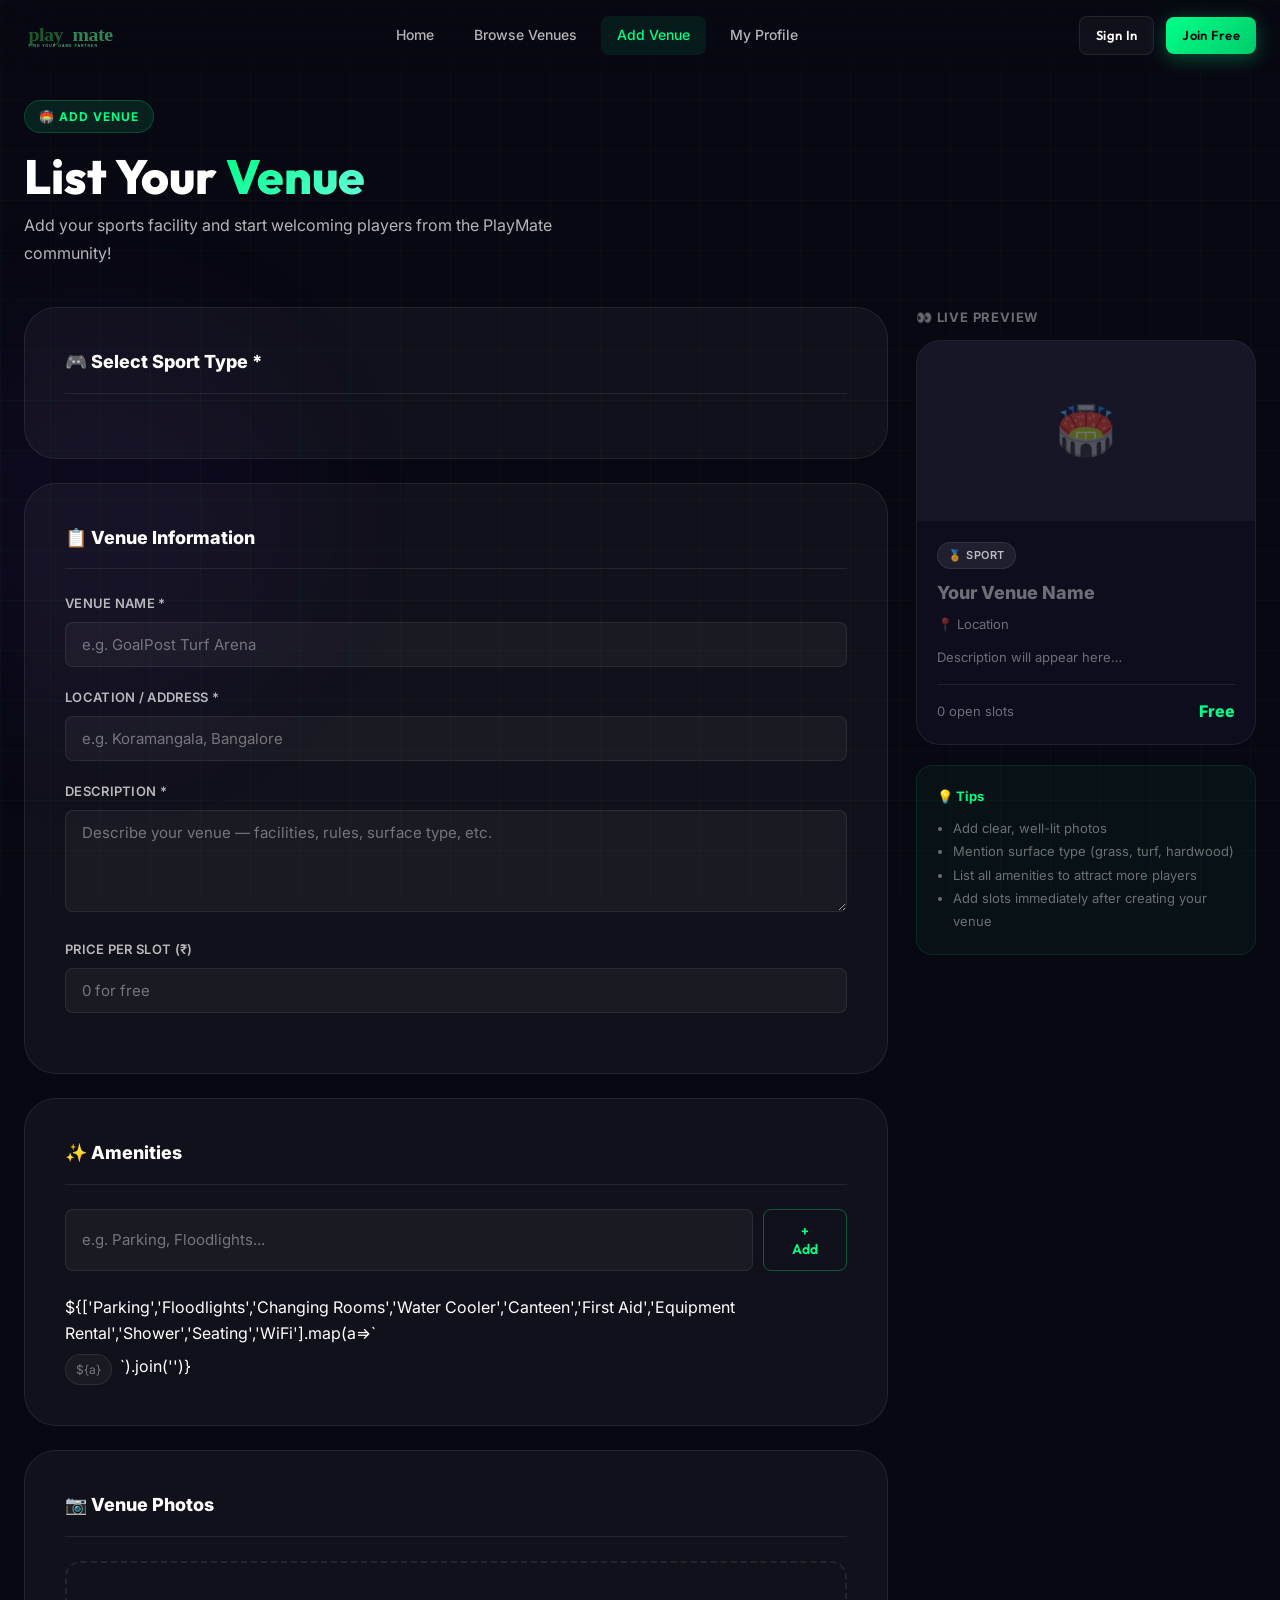
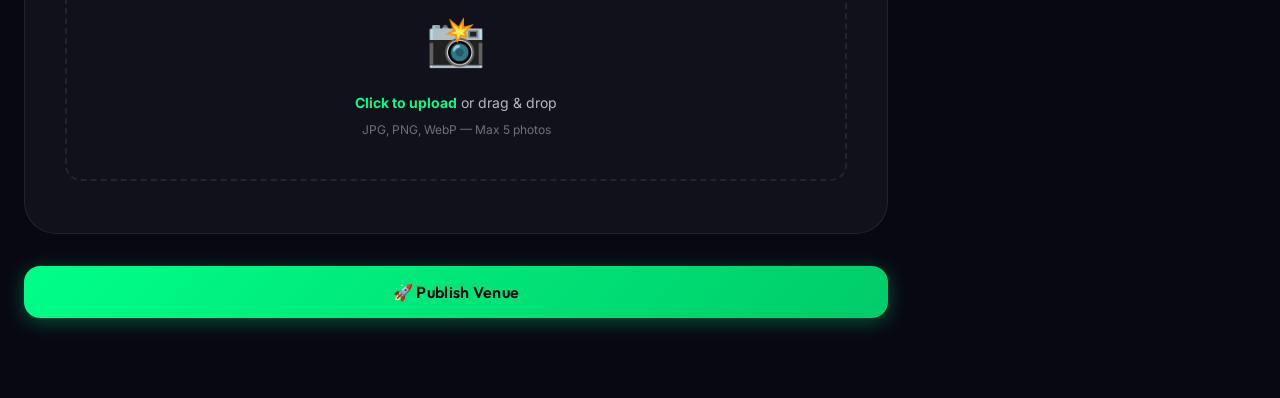
==== add-venue.html @ 958be72e "playmate complete code" ====
<!DOCTYPE html>
<html lang="en">
<head>
  <meta charset="UTF-8">
  <meta name="viewport" content="width=device-width, initial-scale=1.0">
  <title>Add Your Venue | PlayMate</title>
  <meta name="description" content="List your sports venue on PlayMate. Add your turf, cricket ground, basketball court or any sports facility and let players find you.">
  <link rel="stylesheet" href="styles/main.css">
  <style>
    .add-venue-page{padding-top:100px;padding-bottom:80px}
    .form-card{background:var(--bg-card);border:1px solid var(--border);border-radius:var(--radius-xl);padding:40px;margin-bottom:24px}
    .form-card-title{font-size:18px;font-weight:800;margin-bottom:24px;padding-bottom:16px;border-bottom:1px solid var(--border);display:flex;align-items:center;gap:10px}
    .amenity-input-wrap{display:flex;gap:10px}
    .amenity-list{display:flex;flex-wrap:wrap;gap:8px;margin-top:12px}
    .amenity-tag{display:inline-flex;align-items:center;gap:6px;padding:6px 12px;background:rgba(0,255,136,.08);border:1px solid rgba(0,255,136,.2);border-radius:100px;font-size:13px;color:var(--primary)}
    .amenity-tag button{background:none;border:none;color:var(--primary);cursor:pointer;font-size:16px;line-height:1;padding:0;display:flex;align-items:center}
    .sport-select-grid{display:grid;grid-template-columns:repeat(auto-fill,minmax(110px,1fr));gap:10px}
    .sport-select-item{background:var(--bg-card);border:1px solid var(--border);border-radius:var(--radius-sm);padding:14px 10px;text-align:center;cursor:pointer;transition:var(--transition-fast)}
    .sport-select-item:hover,.sport-select-item.selected{background:rgba(0,255,136,.08);border-color:var(--primary)}
    .form-layout{display:grid;grid-template-columns:1fr 340px;gap:28px;align-items:start}
    @media(max-width:900px){.form-layout{grid-template-columns:1fr}}
    .preview-card{background:var(--bg-secondary);border:1px solid var(--border);border-radius:var(--radius-lg);overflow:hidden;position:sticky;top:100px}
    .preview-body{padding:20px}
  </style>
</head>
<body>
<div class="bg-grid"></div>
<div class="bg-orbs"><div class="bg-orb bg-orb-2" style="opacity:.06"></div></div>

<nav class="navbar scrolled">
  <div class="container navbar-inner">
    <a href="index.html" class="nav-logo">
      <img src="assets/logo.svg" alt="PlayMate" style="height:36px;width:auto;" onerror="this.style.display='none';this.nextElementSibling.style.display='flex'">
      <div style="display:none;align-items:center;gap:8px;"><div class="nav-logo-icon">PM</div><span class="nav-logo-text">Play<span>Mate</span></span></div>
    </a>
    <div class="nav-links">
      <a href="index.html" class="nav-link">Home</a>
      <a href="venues.html" class="nav-link">Browse Venues</a>
      <a href="add-venue.html" class="nav-link active">Add Venue</a>
      <a href="profile.html" class="nav-link">My Profile</a>
    </div>
    <div class="nav-actions" id="nav-actions"></div>
  </div>
</nav>

<div class="page-wrapper">
  <div class="add-venue-page">
    <div class="container">
      <div class="section-tag">🏟️ Add Venue</div>
      <h1 class="section-title" style="margin-bottom:8px;">List Your <span>Venue</span></h1>
      <p class="section-desc" style="margin-bottom:40px;">Add your sports facility and start welcoming players from the PlayMate community!</p>

      <div class="form-layout">
        <div>
          <form id="add-venue-form" onsubmit="submitVenue(event)">
            <!-- SPORT TYPE -->
            <div class="form-card">
              <div class="form-card-title">🎮 Select Sport Type *</div>
              <div class="sport-select-grid" id="sport-select-grid"></div>
              <input type="hidden" id="selected-sport" required>
            </div>

            <!-- BASIC INFO -->
            <div class="form-card">
              <div class="form-card-title">📋 Venue Information</div>
              <div class="form-group"><label class="form-label">Venue Name *</label><input type="text" class="form-input" id="venue-name" placeholder="e.g. GoalPost Turf Arena" required maxlength="80"></div>
              <div class="form-group"><label class="form-label">Location / Address *</label><input type="text" class="form-input" id="venue-location" placeholder="e.g. Koramangala, Bangalore" required></div>
              <div class="form-group"><label class="form-label">Description *</label><textarea class="form-textarea" id="venue-desc" placeholder="Describe your venue — facilities, rules, surface type, etc." required rows="4"></textarea></div>
              <div class="form-group"><label class="form-label">Price per Slot (₹)</label><input type="number" class="form-input" id="venue-price" placeholder="0 for free" min="0"></div>
            </div>

            <!-- AMENITIES -->
            <div class="form-card">
              <div class="form-card-title">✨ Amenities</div>
              <div class="amenity-input-wrap">
                <input type="text" class="form-input" id="amenity-input" placeholder="e.g. Parking, Floodlights..." onkeypress="if(event.key==='Enter'){event.preventDefault();addAmenity();}">
                <button type="button" class="btn btn-secondary" onclick="addAmenity()">+ Add</button>
              </div>
              <div class="amenity-list" id="amenity-list"></div>
              <div style="display:flex;flex-wrap:wrap;gap:8px;margin-top:12px;">
                ${['Parking','Floodlights','Changing Rooms','Water Cooler','Canteen','First Aid','Equipment Rental','Shower','Seating','WiFi'].map(a=>`<span style="cursor:pointer;font-size:12px;padding:5px 10px;background:var(--bg-card);border:1px solid var(--border);border-radius:100px;color:var(--text-muted);transition:all .2s;" onmouseover="this.style.borderColor='var(--primary)';this.style.color='var(--primary)'" onmouseout="this.style.borderColor='var(--border)';this.style.color='var(--text-muted)'" onclick="addAmenityText('${a}')">${a}</span>`).join('')}
              </div>
            </div>

            <!-- PHOTOS -->
            <div class="form-card">
              <div class="form-card-title">📷 Venue Photos</div>
              <div class="photo-upload-area">
                <input type="file" id="venue-photos" accept="image/*" multiple onchange="handleVenuePhotos(this)">
                <div class="upload-icon">📸</div>
                <div class="upload-text"><strong>Click to upload</strong> or drag & drop</div>
                <div style="font-size:12px;color:var(--text-muted);margin-top:6px;">JPG, PNG, WebP — Max 5 photos</div>
              </div>
              <div class="image-preview-grid" id="venue-photo-previews"></div>
            </div>

            <button type="submit" class="btn btn-primary btn-lg" style="width:100%;margin-top:8px;" id="submit-btn">🚀 Publish Venue</button>
          </form>
        </div>

        <!-- PREVIEW -->
        <div>
          <div style="font-size:13px;font-weight:700;color:var(--text-muted);text-transform:uppercase;letter-spacing:.8px;margin-bottom:12px;">👀 Live Preview</div>
          <div class="preview-card">
            <div id="preview-photo" style="background:var(--bg-card);height:180px;display:flex;align-items:center;justify-content:center;font-size:48px;color:var(--text-muted);"><span>🏟️</span></div>
            <div class="preview-body">
              <span class="badge badge-sport" id="preview-sport-badge">🏅 Sport</span>
              <div style="font-size:18px;font-weight:800;margin:10px 0 6px;color:var(--text-muted);" id="preview-name">Your Venue Name</div>
              <div style="font-size:13px;color:var(--text-muted);" id="preview-location">📍 Location</div>
              <div style="margin-top:12px;font-size:13px;color:var(--text-muted);line-height:1.6;" id="preview-desc">Description will appear here…</div>
              <div style="margin-top:16px;padding-top:14px;border-top:1px solid var(--border);display:flex;justify-content:space-between;align-items:center;">
                <span style="font-size:13px;color:var(--text-muted);">0 open slots</span>
                <span style="font-weight:800;color:var(--primary);" id="preview-price">Free</span>
              </div>
            </div>
          </div>
          <div style="margin-top:20px;padding:20px;background:rgba(0,255,136,.04);border:1px solid rgba(0,255,136,.1);border-radius:var(--radius-md);">
            <div style="font-size:13px;font-weight:700;color:var(--primary);margin-bottom:10px;">💡 Tips</div>
            <ul style="font-size:13px;color:var(--text-muted);line-height:1.8;padding-left:16px;list-style:disc;">
              <li>Add clear, well-lit photos</li>
              <li>Mention surface type (grass, turf, hardwood)</li>
              <li>List all amenities to attract more players</li>
              <li>Add slots immediately after creating your venue</li>
            </ul>
          </div>
        </div>
      </div>
    </div>
  </div>
</div>

<div id="toast-container" class="toast-container"></div>
<script src="js/api.js"></script>
<script src="js/ui.js"></script>
<script>
  const SPORTS = [
    {name:'Football',emoji:'⚽'},{name:'Cricket',emoji:'🏏'},{name:'Basketball',emoji:'🏀'},
    {name:'Badminton',emoji:'🏸'},{name:'Tennis',emoji:'🎾'},{name:'Volleyball',emoji:'🏐'},
    {name:'Table Tennis',emoji:'🏓'},{name:'Hockey',emoji:'🏑'},{name:'Kabaddi',emoji:'🤼'},
    {name:'Rugby',emoji:'🏩'},{name:'Boxing',emoji:'🥊'},{name:'Other',emoji:'🏅'},
  ];

  let amenities = [];
  let venuePhotos = [];
  let selectedSport = '';

  document.addEventListener('DOMContentLoaded', () => {
    if (!API.isLoggedIn()) { UI.toast('Please sign in to add a venue', 'error'); setTimeout(()=>window.location.href='login.html?redirect=add-venue.html',1500); return; }
    renderSportGrid();
    setupLivePreview();
  });

  function renderSportGrid() {
    document.getElementById('sport-select-grid').innerHTML = SPORTS.map(s => `
      <div class="sport-select-item" onclick="selectSport('${s.name}','${s.emoji}',this)">
        <div style="font-size:26px;margin-bottom:4px;">${s.emoji}</div>
        <div style="font-size:11px;font-weight:600;color:var(--text-secondary);">${s.name}</div>
      </div>`).join('');
  }

  function selectSport(name, emoji, el) {
    selectedSport = name;
    document.getElementById('selected-sport').value = name;
    document.querySelectorAll('.sport-select-item').forEach(i => i.classList.remove('selected'));
    el.classList.add('selected');
    document.getElementById('preview-sport-badge').innerHTML = `${emoji} ${name}`;
  }

  function addAmenity() {
    const input = document.getElementById('amenity-input');
    const val = input.value.trim();
    if (val) { addAmenityText(val); input.value = ''; }
  }

  function addAmenityText(val) {
    if (amenities.includes(val)) return;
    amenities.push(val);
    renderAmenities();
  }

  function removeAmenity(a) { amenities = amenities.filter(x=>x!==a); renderAmenities(); }

  function renderAmenities() {
    document.getElementById('amenity-list').innerHTML = amenities.map(a =>
      `<span class="amenity-tag">✓ ${a} <button type="button" onclick="removeAmenity('${a}')">×</button></span>`
    ).join('');
  }

  async function handleVenuePhotos(input) {
    venuePhotos = await UI.handleImageUpload(input, document.getElementById('venue-photo-previews'), 5);
    if (venuePhotos.length > 0) {
      const pd = document.getElementById('preview-photo');
      pd.style.backgroundImage = `url(${venuePhotos[0]})`;
      pd.style.backgroundSize = 'cover'; pd.style.backgroundPosition = 'center';
      pd.innerHTML = '';
    }
  }

  function setupLivePreview() {
    document.getElementById('venue-name').addEventListener('input', e => { document.getElementById('preview-name').textContent = e.target.value || 'Your Venue Name'; });
    document.getElementById('venue-location').addEventListener('input', e => { document.getElementById('preview-location').textContent = '📍 ' + (e.target.value || 'Location'); });
    document.getElementById('venue-desc').addEventListener('input', e => { document.getElementById('preview-desc').textContent = e.target.value.slice(0,120) || 'Description will appear here…'; });
    document.getElementById('venue-price').addEventListener('input', e => { const p=parseFloat(e.target.value)||0; document.getElementById('preview-price').textContent = p?`₹${p}`:'Free'; });
  }

  async function submitVenue(e) {
    e.preventDefault();
    if (!selectedSport) { UI.toast('Please select a sport type', 'error'); return; }
    const btn = document.getElementById('submit-btn');
    btn.textContent = '🚀 Publishing…'; btn.disabled = true;

    const previewImgs = document.querySelectorAll('#venue-photo-previews .image-preview-item img');
    const photos = Array.from(previewImgs).map(img => img.src);

    try {
      const venue = await API.createVenue({
        name:          document.getElementById('venue-name').value.trim(),
        sport_type:    selectedSport,
        location:      document.getElementById('venue-location').value.trim(),
        description:   document.getElementById('venue-desc').value.trim(),
        photos,
        amenities,
        price_per_slot: parseFloat(document.getElementById('venue-price').value) || 0,
      });
      UI.toast('🎉 Venue published!', 'success');
      setTimeout(() => window.location.href = `venue-detail.html?id=${venue.id}`, 1000);
    } catch(err) {
      UI.toast(err.message, 'error');
      btn.textContent = '🚀 Publish Venue'; btn.disabled = false;
    }
  }
</script>
</body>
</html>
---- styles/main.css ----
/* =====================================================
   PlayMate - Play With Strangers
   Main Stylesheet
   ===================================================== */

@import url('https://fonts.googleapis.com/css2?family=Outfit:wght@300;400;500;600;700;800;900&family=Inter:wght@300;400;500;600;700&display=swap');

/* ===== CSS VARIABLES ===== */
:root {
  --primary: #00ff88;
  --primary-dark: #00cc6a;
  --primary-glow: rgba(0, 255, 136, 0.3);
  --secondary: #ff6b35;
  --secondary-glow: rgba(255, 107, 53, 0.3);
  --accent: #7c3aed;
  --accent-glow: rgba(124, 58, 237, 0.3);
  
  --bg-primary: #080812;
  --bg-secondary: #0d0d1e;
  --bg-card: rgba(255, 255, 255, 0.04);
  --bg-card-hover: rgba(255, 255, 255, 0.08);
  --bg-glass: rgba(13, 13, 30, 0.8);
  
  --text-primary: #ffffff;
  --text-secondary: rgba(255, 255, 255, 0.7);
  --text-muted: rgba(255, 255, 255, 0.4);
  
  --border: rgba(255, 255, 255, 0.08);
  --border-glow: rgba(0, 255, 136, 0.3);
  
  --font-main: 'Outfit', sans-serif;
  --font-body: 'Inter', sans-serif;
  
  --radius-sm: 8px;
  --radius-md: 16px;
  --radius-lg: 24px;
  --radius-xl: 32px;
  
  --shadow-glow: 0 0 40px rgba(0, 255, 136, 0.15);
  --shadow-card: 0 8px 32px rgba(0, 0, 0, 0.4);
  --shadow-elevated: 0 16px 64px rgba(0, 0, 0, 0.6);
  
  --transition: all 0.3s cubic-bezier(0.4, 0, 0.2, 1);
  --transition-fast: all 0.15s ease;
  --transition-slow: all 0.5s cubic-bezier(0.4, 0, 0.2, 1);
}

/* ===== RESET & BASE ===== */
*, *::before, *::after {
  box-sizing: border-box;
  margin: 0;
  padding: 0;
}

html {
  scroll-behavior: smooth;
}

body {
  font-family: var(--font-body);
  background-color: var(--bg-primary);
  color: var(--text-primary);
  line-height: 1.6;
  overflow-x: hidden;
  min-height: 100vh;
}

h1, h2, h3, h4, h5, h6 {
  font-family: var(--font-main);
  line-height: 1.2;
}

a {
  color: inherit;
  text-decoration: none;
}

img {
  max-width: 100%;
  height: auto;
}

button {
  cursor: pointer;
  font-family: var(--font-main);
  border: none;
  outline: none;
}

input, textarea, select {
  font-family: var(--font-body);
  outline: none;
}

ul {
  list-style: none;
}

/* ===== SCROLLBAR ===== */
::-webkit-scrollbar {
  width: 6px;
}
::-webkit-scrollbar-track {
  background: var(--bg-secondary);
}
::-webkit-scrollbar-thumb {
  background: var(--primary);
  border-radius: 3px;
}

/* ===== BACKGROUND EFFECTS ===== */
.bg-grid {
  position: fixed;
  inset: 0;
  background-image: 
    linear-gradient(rgba(0, 255, 136, 0.03) 1px, transparent 1px),
    linear-gradient(90deg, rgba(0, 255, 136, 0.03) 1px, transparent 1px);
  background-size: 50px 50px;
  pointer-events: none;
  z-index: 0;
}

.bg-orbs {
  position: fixed;
  inset: 0;
  overflow: hidden;
  pointer-events: none;
  z-index: 0;
}

.bg-orb {
  position: absolute;
  border-radius: 50%;
  filter: blur(80px);
  opacity: 0.15;
  animation: orbFloat 8s ease-in-out infinite;
}

.bg-orb-1 {
  width: 500px;
  height: 500px;
  background: var(--primary);
  top: -100px;
  right: -100px;
  animation-delay: 0s;
}

.bg-orb-2 {
  width: 400px;
  height: 400px;
  background: var(--accent);
  bottom: 20%;
  left: -100px;
  animation-delay: 3s;
}

.bg-orb-3 {
  width: 300px;
  height: 300px;
  background: var(--secondary);
  top: 50%;
  right: 30%;
  animation-delay: 6s;
}

@keyframes orbFloat {
  0%, 100% { transform: translateY(0px) scale(1); }
  50% { transform: translateY(-30px) scale(1.05); }
}

/* ===== LAYOUT ===== */
.container {
  max-width: 1280px;
  margin: 0 auto;
  padding: 0 24px;
}

.page-wrapper {
  position: relative;
  z-index: 1;
  min-height: 100vh;
}

/* ===== NAVBAR ===== */
.navbar {
  position: fixed;
  top: 0;
  left: 0;
  right: 0;
  z-index: 1000;
  padding: 16px 0;
  transition: var(--transition);
  backdrop-filter: blur(20px);
  -webkit-backdrop-filter: blur(20px);
  border-bottom: 1px solid transparent;
}

.navbar.scrolled {
  background: var(--bg-glass);
  border-bottom-color: var(--border);
  box-shadow: 0 4px 30px rgba(0, 0, 0, 0.3);
}

.navbar-inner {
  display: flex;
  align-items: center;
  justify-content: space-between;
  gap: 24px;
}

.nav-logo {
  display: flex;
  align-items: center;
  gap: 10px;
  text-decoration: none;
}

.nav-logo-icon {
  width: 40px;
  height: 40px;
  background: linear-gradient(135deg, var(--primary), var(--accent));
  border-radius: 10px;
  display: flex;
  align-items: center;
  justify-content: center;
  font-size: 20px;
  font-weight: 900;
  color: var(--bg-primary);
  box-shadow: 0 0 20px var(--primary-glow);
}

.nav-logo-text {
  font-family: var(--font-main);
  font-size: 22px;
  font-weight: 800;
  background: linear-gradient(135deg, var(--primary), #ffffff);
  -webkit-background-clip: text;
  -webkit-text-fill-color: transparent;
  background-clip: text;
}

.nav-logo-text span {
  -webkit-text-fill-color: var(--secondary);
}

.nav-links {
  display: flex;
  align-items: center;
  gap: 8px;
}

.nav-link {
  padding: 8px 16px;
  border-radius: var(--radius-sm);
  font-weight: 500;
  font-size: 14px;
  color: var(--text-secondary);
  transition: var(--transition-fast);
  position: relative;
}

.nav-link:hover, .nav-link.active {
  color: var(--primary);
  background: rgba(0, 255, 136, 0.08);
}

.nav-actions {
  display: flex;
  align-items: center;
  gap: 12px;
}

.nav-avatar {
  width: 38px;
  height: 38px;
  border-radius: 50%;
  background: linear-gradient(135deg, var(--primary), var(--accent));
  border: 2px solid var(--primary);
  cursor: pointer;
  overflow: hidden;
  display: flex;
  align-items: center;
  justify-content: center;
  font-size: 16px;
  color: var(--bg-primary);
  font-weight: 700;
  transition: var(--transition-fast);
}

.nav-avatar:hover {
  box-shadow: 0 0 20px var(--primary-glow);
  transform: scale(1.05);
}

.nav-avatar img {
  width: 100%;
  height: 100%;
  object-fit: cover;
}

/* ===== BUTTONS ===== */
.btn {
  display: inline-flex;
  align-items: center;
  justify-content: center;
  gap: 8px;
  padding: 12px 24px;
  border-radius: var(--radius-sm);
  font-weight: 600;
  font-size: 14px;
  font-family: var(--font-main);
  transition: var(--transition);
  cursor: pointer;
  letter-spacing: 0.3px;
}

.btn-primary {
  background: linear-gradient(135deg, var(--primary), var(--primary-dark));
  color: var(--bg-primary);
  box-shadow: 0 4px 20px var(--primary-glow);
}

.btn-primary:hover {
  transform: translateY(-2px);
  box-shadow: 0 8px 30px var(--primary-glow);
  filter: brightness(1.1);
}

.btn-secondary {
  background: transparent;
  color: var(--primary);
  border: 1px solid var(--border-glow);
}

.btn-secondary:hover {
  background: var(--primary-glow);
  border-color: var(--primary);
  transform: translateY(-2px);
}

.btn-ghost {
  background: var(--bg-card);
  color: var(--text-primary);
  border: 1px solid var(--border);
}

.btn-ghost:hover {
  background: var(--bg-card-hover);
  border-color: var(--text-muted);
}

.btn-danger {
  background: linear-gradient(135deg, #ff4444, #cc0000);
  color: white;
  box-shadow: 0 4px 20px rgba(255, 68, 68, 0.3);
}

.btn-danger:hover {
  transform: translateY(-2px);
  box-shadow: 0 8px 30px rgba(255, 68, 68, 0.5);
}

.btn-sm {
  padding: 8px 16px;
  font-size: 13px;
}

.btn-lg {
  padding: 16px 36px;
  font-size: 16px;
  border-radius: var(--radius-md);
}

.btn-icon {
  width: 40px;
  height: 40px;
  padding: 0;
  border-radius: var(--radius-sm);
}

/* ===== CARDS ===== */
.card {
  background: var(--bg-card);
  border: 1px solid var(--border);
  border-radius: var(--radius-lg);
  backdrop-filter: blur(20px);
  -webkit-backdrop-filter: blur(20px);
  overflow: hidden;
  transition: var(--transition);
}

.card:hover {
  background: var(--bg-card-hover);
  border-color: rgba(0, 255, 136, 0.15);
  box-shadow: var(--shadow-card);
  transform: translateY(-4px);
}

/* ===== BADGES ===== */
.badge {
  display: inline-flex;
  align-items: center;
  gap: 4px;
  padding: 4px 10px;
  border-radius: 100px;
  font-size: 11px;
  font-weight: 600;
  letter-spacing: 0.5px;
  text-transform: uppercase;
}

.badge-open {
  background: rgba(0, 255, 136, 0.15);
  color: var(--primary);
  border: 1px solid rgba(0, 255, 136, 0.3);
}

.badge-locked {
  background: rgba(255, 107, 53, 0.15);
  color: var(--secondary);
  border: 1px solid rgba(255, 107, 53, 0.3);
}

.badge-cancelled {
  background: rgba(255, 68, 68, 0.15);
  color: #ff4444;
  border: 1px solid rgba(255, 68, 68, 0.3);
}

.badge-full {
  background: rgba(124, 58, 237, 0.15);
  color: #a78bfa;
  border: 1px solid rgba(124, 58, 237, 0.3);
}

.badge-sport {
  background: rgba(255, 255, 255, 0.08);
  color: var(--text-secondary);
  border: 1px solid var(--border);
}

/* ===== FORMS ===== */
.form-group {
  margin-bottom: 20px;
}

.form-label {
  display: block;
  font-size: 13px;
  font-weight: 600;
  color: var(--text-secondary);
  margin-bottom: 8px;
  letter-spacing: 0.3px;
  text-transform: uppercase;
}

.form-input, .form-select, .form-textarea {
  width: 100%;
  background: var(--bg-card);
  border: 1px solid var(--border);
  border-radius: var(--radius-sm);
  padding: 12px 16px;
  color: var(--text-primary);
  font-size: 15px;
  transition: var(--transition-fast);
}

.form-input:focus, .form-select:focus, .form-textarea:focus {
  border-color: var(--primary);
  background: rgba(0, 255, 136, 0.04);
  box-shadow: 0 0 0 3px var(--primary-glow);
}

.form-input::placeholder, .form-textarea::placeholder {
  color: var(--text-muted);
}

.form-select {
  cursor: pointer;
  appearance: none;
  background-image: url("data:image/svg+xml,%3Csvg xmlns='http://www.w3.org/2000/svg' width='12' height='8' viewBox='0 0 12 8'%3E%3Cpath d='M1 1l5 5 5-5' stroke='rgba(255,255,255,0.4)' stroke-width='2' fill='none' stroke-linecap='round'/%3E%3C/svg%3E");
  background-repeat: no-repeat;
  background-position: right 16px center;
  padding-right: 40px;
}

.form-select option {
  background: var(--bg-secondary);
  color: var(--text-primary);
}

.form-textarea {
  resize: vertical;
  min-height: 100px;
}

.form-row {
  display: grid;
  grid-template-columns: 1fr 1fr;
  gap: 16px;
}

.form-error {
  color: #ff4444;
  font-size: 12px;
  margin-top: 4px;
}

/* ===== SECTION HEADERS ===== */
.section-tag {
  display: inline-flex;
  align-items: center;
  gap: 6px;
  padding: 6px 14px;
  background: rgba(0, 255, 136, 0.1);
  border: 1px solid rgba(0, 255, 136, 0.2);
  border-radius: 100px;
  font-size: 12px;
  font-weight: 700;
  color: var(--primary);
  letter-spacing: 1px;
  text-transform: uppercase;
  margin-bottom: 16px;
}

.section-title {
  font-size: clamp(28px, 5vw, 48px);
  font-weight: 800;
  line-height: 1.15;
  margin-bottom: 16px;
}

.section-title span {
  background: linear-gradient(135deg, var(--primary), #64ffda);
  -webkit-background-clip: text;
  -webkit-text-fill-color: transparent;
  background-clip: text;
}

.section-desc {
  font-size: 16px;
  color: var(--text-secondary);
  max-width: 600px;
  line-height: 1.7;
}

/* ===== SPORT TYPE ICONS ===== */
.sport-icon {
  font-size: 32px;
  line-height: 1;
}

/* ===== AVATAR ===== */
.avatar {
  border-radius: 50%;
  object-fit: cover;
  background: linear-gradient(135deg, var(--primary), var(--accent));
  display: flex;
  align-items: center;
  justify-content: center;
  font-weight: 700;
  color: var(--bg-primary);
  overflow: hidden;
  flex-shrink: 0;
}

.avatar img {
  width: 100%;
  height: 100%;
  object-fit: cover;
}

/* ===== STAT BOXES ===== */
.stat-box {
  text-align: center;
  padding: 24px;
}

.stat-number {
  font-size: 40px;
  font-weight: 900;
  font-family: var(--font-main);
  background: linear-gradient(135deg, var(--primary), var(--primary-dark));
  -webkit-background-clip: text;
  -webkit-text-fill-color: transparent;
  background-clip: text;
  line-height: 1;
}

.stat-label {
  font-size: 14px;
  color: var(--text-muted);
  margin-top: 6px;
}

/* ===== TOAST ===== */
.toast-container {
  position: fixed;
  bottom: 24px;
  right: 24px;
  z-index: 9999;
  display: flex;
  flex-direction: column;
  gap: 10px;
}

.toast {
  background: var(--bg-glass);
  backdrop-filter: blur(20px);
  border: 1px solid var(--border);
  border-radius: var(--radius-md);
  padding: 14px 20px;
  font-size: 14px;
  font-weight: 500;
  min-width: 280px;
  max-width: 360px;
  display: flex;
  align-items: center;
  gap: 10px;
  animation: slideInRight 0.3s ease, fadeOut 0.3s ease 2.7s forwards;
  box-shadow: var(--shadow-card);
}

.toast-success {
  border-color: rgba(0, 255, 136, 0.3);
  color: var(--primary);
}

.toast-error {
  border-color: rgba(255, 68, 68, 0.3);
  color: #ff4444;
}

.toast-info {
  border-color: rgba(124, 58, 237, 0.3);
  color: #a78bfa;
}

@keyframes slideInRight {
  from { transform: translateX(100%); opacity: 0; }
  to { transform: translateX(0); opacity: 1; }
}

@keyframes fadeOut {
  from { opacity: 1; transform: translateX(0); }
  to { opacity: 0; transform: translateX(100%); }
}

/* ===== MODAL ===== */
.modal-overlay {
  position: fixed;
  inset: 0;
  background: rgba(0, 0, 0, 0.7);
  backdrop-filter: blur(8px);
  -webkit-backdrop-filter: blur(8px);
  z-index: 2000;
  display: flex;
  align-items: center;
  justify-content: center;
  padding: 24px;
  animation: fadeIn 0.2s ease;
}

.modal {
  background: var(--bg-secondary);
  border: 1px solid var(--border);
  border-radius: var(--radius-xl);
  padding: 32px;
  width: 100%;
  max-width: 560px;
  max-height: 90vh;
  overflow-y: auto;
  animation: scaleIn 0.3s cubic-bezier(0.34, 1.56, 0.64, 1);
  box-shadow: var(--shadow-elevated);
}

.modal-header {
  display: flex;
  align-items: center;
  justify-content: space-between;
  margin-bottom: 24px;
}

.modal-title {
  font-size: 22px;
  font-weight: 700;
}

.modal-close {
  width: 36px;
  height: 36px;
  border-radius: var(--radius-sm);
  background: var(--bg-card);
  border: 1px solid var(--border);
  color: var(--text-secondary);
  display: flex;
  align-items: center;
  justify-content: center;
  cursor: pointer;
  font-size: 20px;
  transition: var(--transition-fast);
}

.modal-close:hover {
  color: var(--text-primary);
  background: var(--bg-card-hover);
}

@keyframes fadeIn {
  from { opacity: 0; }
  to { opacity: 1; }
}

@keyframes scaleIn {
  from { opacity: 0; transform: scale(0.9); }
  to { opacity: 1; transform: scale(1); }
}

/* ===== PROGRESS BAR ===== */
.progress-bar {
  height: 6px;
  background: var(--border);
  border-radius: 3px;
  overflow: hidden;
}

.progress-fill {
  height: 100%;
  background: linear-gradient(90deg, var(--primary), var(--primary-dark));
  border-radius: 3px;
  transition: width 0.5s ease;
}

.progress-fill.warning {
  background: linear-gradient(90deg, var(--secondary), #ff8c00);
}

.progress-fill.full {
  background: linear-gradient(90deg, var(--accent), #9333ea);
}

/* ===== PHOTO UPLOAD ===== */
.photo-upload-area {
  border: 2px dashed var(--border);
  border-radius: var(--radius-md);
  padding: 40px 24px;
  text-align: center;
  cursor: pointer;
  transition: var(--transition);
  position: relative;
}

.photo-upload-area:hover, .photo-upload-area.dragover {
  border-color: var(--primary);
  background: rgba(0, 255, 136, 0.04);
}

.photo-upload-area input[type="file"] {
  position: absolute;
  inset: 0;
  opacity: 0;
  cursor: pointer;
}

.upload-icon {
  font-size: 48px;
  margin-bottom: 12px;
}

.upload-text {
  color: var(--text-secondary);
  font-size: 14px;
}

.upload-text strong {
  color: var(--primary);
}

/* ===== IMAGE PREVIEW GRID ===== */
.image-preview-grid {
  display: grid;
  grid-template-columns: repeat(auto-fill, minmax(100px, 1fr));
  gap: 10px;
  margin-top: 12px;
}

.image-preview-item {
  position: relative;
  aspect-ratio: 1;
  border-radius: var(--radius-sm);
  overflow: hidden;
  border: 1px solid var(--border);
}

.image-preview-item img {
  width: 100%;
  height: 100%;
  object-fit: cover;
}

.image-preview-remove {
  position: absolute;
  top: 4px;
  right: 4px;
  width: 22px;
  height: 22px;
  background: rgba(0, 0, 0, 0.7);
  border-radius: 50%;
  display: flex;
  align-items: center;
  justify-content: center;
  font-size: 14px;
  cursor: pointer;
  color: white;
  line-height: 1;
}

/* ===== VENUE CARD ===== */
.venue-card {
  background: var(--bg-card);
  border: 1px solid var(--border);
  border-radius: var(--radius-lg);
  overflow: hidden;
  transition: var(--transition);
  cursor: pointer;
}

.venue-card:hover {
  border-color: rgba(0, 255, 136, 0.2);
  box-shadow: 0 12px 40px rgba(0, 0, 0, 0.4), 0 0 0 1px rgba(0, 255, 136, 0.1);
  transform: translateY(-6px);
}

.venue-card-image {
  width: 100%;
  height: 200px;
  object-fit: cover;
  position: relative;
  overflow: hidden;
}

.venue-card-image img {
  width: 100%;
  height: 100%;
  object-fit: cover;
  transition: transform 0.4s ease;
}

.venue-card:hover .venue-card-image img {
  transform: scale(1.05);
}

.venue-card-image-overlay {
  position: absolute;
  inset: 0;
  background: linear-gradient(to bottom, transparent 40%, rgba(8, 8, 18, 0.9));
}

.venue-card-body {
  padding: 20px;
}

.venue-card-sport {
  display: flex;
  align-items: center;
  gap: 8px;
  margin-bottom: 10px;
}

.venue-card-title {
  font-size: 18px;
  font-weight: 700;
  margin-bottom: 6px;
  line-height: 1.3;
}

.venue-card-location {
  font-size: 13px;
  color: var(--text-muted);
  display: flex;
  align-items: center;
  gap: 4px;
  margin-bottom: 14px;
}

.venue-card-footer {
  display: flex;
  align-items: center;
  justify-content: space-between;
  padding-top: 14px;
  border-top: 1px solid var(--border);
}

.venue-card-slots {
  font-size: 13px;
  color: var(--text-secondary);
}

.venue-card-slots strong {
  color: var(--primary);
  font-weight: 700;
}

/* ===== SLOT CARD ===== */
.slot-card {
  background: var(--bg-card);
  border: 1px solid var(--border);
  border-radius: var(--radius-md);
  padding: 20px;
  transition: var(--transition);
}

.slot-card:hover {
  border-color: rgba(0, 255, 136, 0.15);
  background: var(--bg-card-hover);
}

.slot-card-header {
  display: flex;
  align-items: flex-start;
  justify-content: space-between;
  margin-bottom: 14px;
}

.slot-time {
  font-size: 18px;
  font-weight: 700;
}

.slot-date {
  font-size: 13px;
  color: var(--text-muted);
  margin-top: 2px;
}

.slot-members {
  display: flex;
  align-items: center;
  gap: 8px;
  font-size: 13px;
  color: var(--text-secondary);
  margin-bottom: 10px;
}

.member-avatars {
  display: flex;
  gap: -6px;
}

.member-avatar-sm {
  width: 28px;
  height: 28px;
  border-radius: 50%;
  border: 2px solid var(--bg-primary);
  margin-left: -6px;
  first-of-type: margin-left: 0;
  background: linear-gradient(135deg, var(--primary), var(--accent));
  display: flex;
  align-items: center;
  justify-content: center;
  font-size: 10px;
  font-weight: 700;
  color: var(--bg-primary);
  overflow: hidden;
  flex-shrink: 0;
}

.member-avatar-sm:first-child {
  margin-left: 0;
}

.member-avatar-sm img {
  width: 100%;
  height: 100%;
  object-fit: cover;
}

.slot-card-footer {
  display: flex;
  align-items: center;
  justify-content: space-between;
  margin-top: 16px;
  padding-top: 14px;
  border-top: 1px solid var(--border);
}

.slot-price {
  font-size: 20px;
  font-weight: 800;
  color: var(--primary);
}

.slot-price-free {
  color: var(--primary);
  font-size: 14px;
  font-weight: 600;
}

/* ===== MEMBER LIST (OWNER VIEW) ===== */
.member-list {
  display: flex;
  flex-direction: column;
  gap: 10px;
}

.member-item {
  display: flex;
  align-items: center;
  gap: 12px;
  padding: 12px 16px;
  background: var(--bg-card);
  border: 1px solid var(--border);
  border-radius: var(--radius-sm);
}

.member-info {
  flex: 1;
}

.member-name {
  font-weight: 600;
  font-size: 14px;
}

.member-contact {
  font-size: 12px;
  color: var(--text-muted);
  margin-top: 2px;
}

/* ===== FILTER CHIPS ===== */
.filter-chips {
  display: flex;
  gap: 8px;
  flex-wrap: wrap;
}

.filter-chip {
  padding: 8px 16px;
  border-radius: 100px;
  font-size: 13px;
  font-weight: 600;
  background: var(--bg-card);
  border: 1px solid var(--border);
  color: var(--text-secondary);
  cursor: pointer;
  transition: var(--transition-fast);
  display: flex;
  align-items: center;
  gap: 6px;
}

.filter-chip:hover, .filter-chip.active {
  background: rgba(0, 255, 136, 0.1);
  border-color: var(--primary);
  color: var(--primary);
}

/* ===== HERO SECTION ===== */
.hero {
  min-height: 100vh;
  display: flex;
  align-items: center;
  padding: 120px 0 80px;
  position: relative;
  overflow: hidden;
}

.hero-content {
  position: relative;
  z-index: 2;
  max-width: 700px;
}

.hero-tag {
  display: inline-flex;
  align-items: center;
  gap: 8px;
  padding: 8px 16px;
  background: rgba(0, 255, 136, 0.08);
  border: 1px solid rgba(0, 255, 136, 0.2);
  border-radius: 100px;
  font-size: 13px;
  font-weight: 600;
  color: var(--primary);
  margin-bottom: 24px;
  animation: fadeInUp 0.6s ease;
}

.hero-tag-dot {
  width: 8px;
  height: 8px;
  border-radius: 50%;
  background: var(--primary);
  box-shadow: 0 0 10px var(--primary);
  animation: pulse 2s infinite;
}

@keyframes pulse {
  0%, 100% { opacity: 1; transform: scale(1); }
  50% { opacity: 0.5; transform: scale(0.8); }
}

.hero-title {
  font-size: clamp(40px, 7vw, 80px);
  font-weight: 900;
  line-height: 1.05;
  margin-bottom: 24px;
  animation: fadeInUp 0.6s ease 0.1s both;
}

.hero-title .gradient-text {
  background: linear-gradient(135deg, var(--primary) 0%, #64ffda 50%, #00b4d8 100%);
  -webkit-background-clip: text;
  -webkit-text-fill-color: transparent;
  background-clip: text;
}

.hero-title .accent-text {
  color: var(--secondary);
}

.hero-desc {
  font-size: 18px;
  color: var(--text-secondary);
  margin-bottom: 36px;
  line-height: 1.7;
  animation: fadeInUp 0.6s ease 0.2s both;
}

.hero-actions {
  display: flex;
  align-items: center;
  gap: 16px;
  flex-wrap: wrap;
  animation: fadeInUp 0.6s ease 0.3s both;
}

.hero-stats {
  display: flex;
  gap: 32px;
  margin-top: 48px;
  animation: fadeInUp 0.6s ease 0.4s both;
}

.hero-stat {
  text-align: left;
}

.hero-stat-number {
  font-size: 28px;
  font-weight: 900;
  background: linear-gradient(135deg, var(--primary), #64ffda);
  -webkit-background-clip: text;
  -webkit-text-fill-color: transparent;
  background-clip: text;
}

.hero-stat-label {
  font-size: 13px;
  color: var(--text-muted);
}

/* ===== FLOATING SPORTS ICONS ===== */
.floating-icons {
  position: absolute;
  inset: 0;
  pointer-events: none;
  overflow: hidden;
}

.floating-icon {
  position: absolute;
  font-size: 40px;
  opacity: 0.06;
  animation: floatRandom 6s ease-in-out infinite;
}

@keyframes floatRandom {
  0%, 100% { transform: translateY(0) rotate(0deg); }
  25% { transform: translateY(-20px) rotate(5deg); }
  75% { transform: translateY(10px) rotate(-5deg); }
}

/* ===== HOW IT WORKS ===== */
.steps-grid {
  display: grid;
  grid-template-columns: repeat(auto-fit, minmax(240px, 1fr));
  gap: 24px;
}

.step-card {
  padding: 32px 24px;
  background: var(--bg-card);
  border: 1px solid var(--border);
  border-radius: var(--radius-lg);
  position: relative;
  transition: var(--transition);
}

.step-card:hover {
  border-color: rgba(0, 255, 136, 0.2);
  background: var(--bg-card-hover);
  transform: translateY(-4px);
}

.step-number {
  position: absolute;
  top: -16px;
  left: 24px;
  width: 32px;
  height: 32px;
  background: linear-gradient(135deg, var(--primary), var(--primary-dark));
  border-radius: 50%;
  display: flex;
  align-items: center;
  justify-content: center;
  font-size: 13px;
  font-weight: 800;
  color: var(--bg-primary);
  box-shadow: 0 0 20px var(--primary-glow);
}

.step-icon {
  font-size: 36px;
  margin-bottom: 16px;
}

.step-title {
  font-size: 18px;
  font-weight: 700;
  margin-bottom: 10px;
}

.step-desc {
  font-size: 14px;
  color: var(--text-secondary);
  line-height: 1.6;
}

/* ===== SPORT TYPES GRID ===== */
.sport-types-grid {
  display: grid;
  grid-template-columns: repeat(auto-fill, minmax(140px, 1fr));
  gap: 16px;
}

.sport-type-card {
  background: var(--bg-card);
  border: 1px solid var(--border);
  border-radius: var(--radius-md);
  padding: 24px 16px;
  text-align: center;
  cursor: pointer;
  transition: var(--transition);
}

.sport-type-card:hover, .sport-type-card.selected {
  border-color: var(--primary);
  background: rgba(0, 255, 136, 0.06);
  transform: translateY(-3px);
  box-shadow: 0 8px 24px rgba(0, 255, 136, 0.1);
}

.sport-type-card .sport-emoji {
  font-size: 36px;
  margin-bottom: 10px;
}

.sport-type-card .sport-name {
  font-size: 13px;
  font-weight: 600;
  color: var(--text-secondary);
}

/* ===== SEARCH BAR ===== */
.search-bar {
  display: flex;
  align-items: center;
  gap: 12px;
  background: var(--bg-card);
  border: 1px solid var(--border);
  border-radius: var(--radius-md);
  padding: 6px 6px 6px 20px;
  transition: var(--transition);
}

.search-bar:focus-within {
  border-color: var(--primary);
  box-shadow: 0 0 0 3px var(--primary-glow);
}

.search-bar input {
  flex: 1;
  background: transparent;
  border: none;
  color: var(--text-primary);
  font-size: 15px;
  padding: 6px 0;
}

.search-bar input::placeholder {
  color: var(--text-muted);
}

/* ===== PAGE SECTIONS ===== */
.section {
  padding: 80px 0;
}

.section-header {
  margin-bottom: 48px;
}

/* ===== RESPONSIVE ===== */
@media (max-width: 768px) {
  .nav-links {
    display: none;
  }

  .form-row {
    grid-template-columns: 1fr;
  }

  .hero-stats {
    gap: 20px;
  }

  .hero-actions {
    flex-direction: column;
    align-items: flex-start;
  }

  .modal {
    padding: 24px 20px;
  }
}

/* ===== ANIMATIONS ===== */
@keyframes fadeInUp {
  from { opacity: 0; transform: translateY(24px); }
  to { opacity: 1; transform: translateY(0); }
}

@keyframes fadeIn {
  from { opacity: 0; }
  to { opacity: 1; }
}

.animate-fade-up {
  animation: fadeInUp 0.6s ease both;
}

/* ===== PAGE TRANSITIONS ===== */
.page-content {
  animation: fadeInUp 0.5s ease;
}

/* ===== EMPTY STATE ===== */
.empty-state {
  text-align: center;
  padding: 60px 24px;
  color: var(--text-muted);
}

.empty-state-icon {
  font-size: 60px;
  margin-bottom: 16px;
  opacity: 0.5;
}

.empty-state-title {
  font-size: 20px;
  font-weight: 700;
  color: var(--text-secondary);
  margin-bottom: 8px;
}

.empty-state-desc {
  font-size: 14px;
  color: var(--text-muted);
  margin-bottom: 24px;
}

/* ===== DIVIDER ===== */
.divider {
  height: 1px;
  background: var(--border);
  margin: 24px 0;
}

/* ===== TABS ===== */
.tabs {
  display: flex;
  gap: 4px;
  background: var(--bg-card);
  border: 1px solid var(--border);
  border-radius: var(--radius-md);
  padding: 4px;
}

.tab-btn {
  flex: 1;
  padding: 10px 20px;
  border-radius: var(--radius-sm);
  font-size: 14px;
  font-weight: 600;
  color: var(--text-secondary);
  background: transparent;
  border: none;
  cursor: pointer;
  transition: var(--transition-fast);
}

.tab-btn.active {
  background: var(--primary);
  color: var(--bg-primary);
  box-shadow: 0 4px 12px var(--primary-glow);
}

/* ===== RESPONSIVE GRIDS ===== */
.grid-3 {
  display: grid;
  grid-template-columns: repeat(3, 1fr);
  gap: 24px;
}

.grid-4 {
  display: grid;
  grid-template-columns: repeat(4, 1fr);
  gap: 24px;
}

@media (max-width: 1024px) {
  .grid-4 {
    grid-template-columns: repeat(2, 1fr);
  }
  .grid-3 {
    grid-template-columns: repeat(2, 1fr);
  }
}

@media (max-width: 640px) {
  .grid-4, .grid-3 {
    grid-template-columns: 1fr;
  }
}

/* ===== GALLERY ===== */
.gallery-grid {
  display: grid;
  grid-template-columns: 2fr 1fr;
  gap: 10px;
  border-radius: var(--radius-lg);
  overflow: hidden;
  max-height: 400px;
}

.gallery-grid .gallery-main {
  height: 100%;
  object-fit: cover;
  width: 100%;
}

.gallery-sub {
  display: grid;
  grid-template-rows: 1fr 1fr;
  gap: 10px;
}

.gallery-sub img {
  width: 100%;
  height: 100%;
  object-fit: cover;
}

/* ===== OWNER PANEL ===== */
.owner-panel {
  background: rgba(255, 107, 53, 0.05);
  border: 1px solid rgba(255, 107, 53, 0.2);
  border-radius: var(--radius-md);
  padding: 20px;
  margin-bottom: 20px;
}

.owner-panel-title {
  font-size: 14px;
  font-weight: 700;
  color: var(--secondary);
  display: flex;
  align-items: center;
  gap: 6px;
  margin-bottom: 12px;
  text-transform: uppercase;
  letter-spacing: 0.5px;
}

/* ===== INFO CARD ===== */
.info-row {
  display: flex;
  align-items: center;
  gap: 10px;
  padding: 10px 0;
  border-bottom: 1px solid var(--border);
  font-size: 14px;
}

.info-row:last-child {
  border-bottom: none;
}

.info-label {
  color: var(--text-muted);
  width: 120px;
  flex-shrink: 0;
}

.info-value {
  color: var(--text-primary);
  font-weight: 500;
}
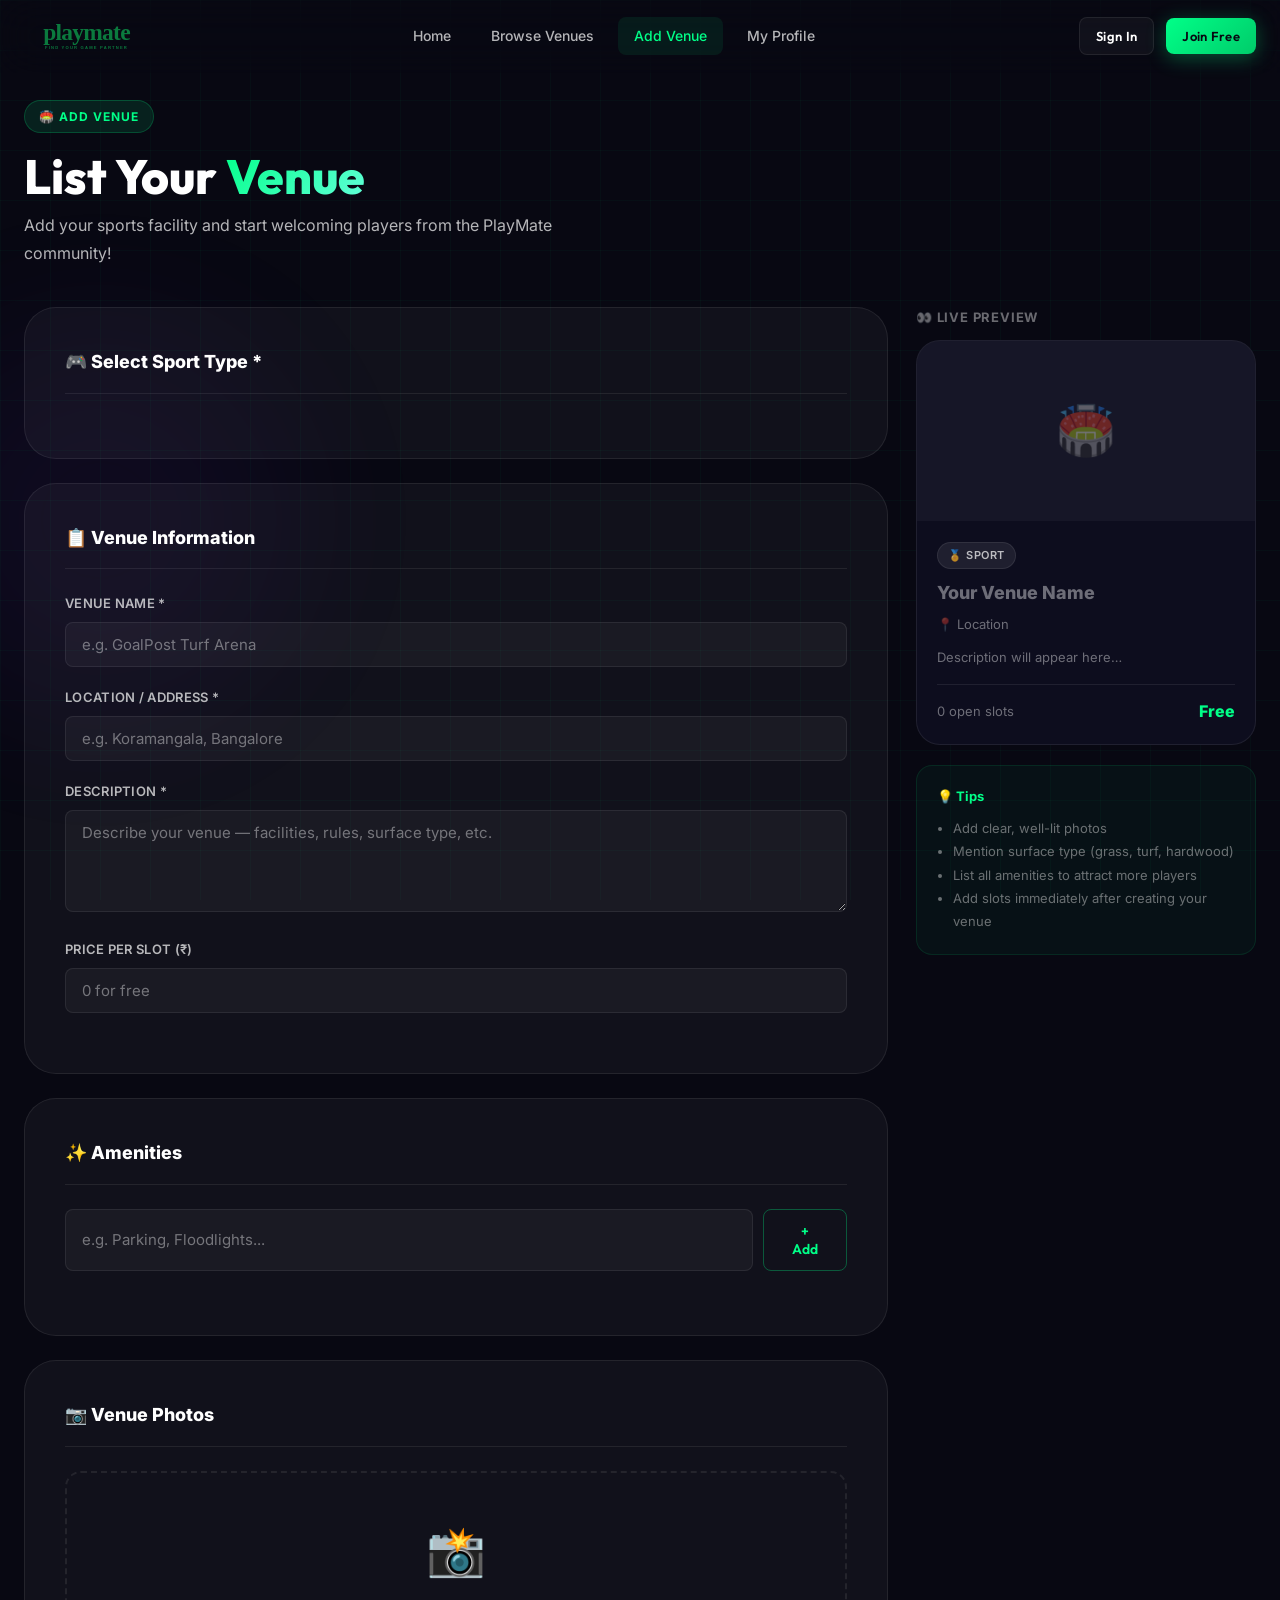
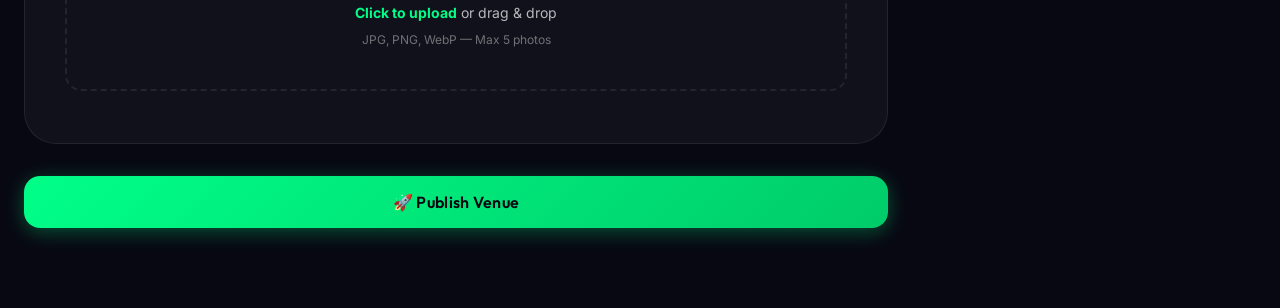
==== commit d70891e8: "playmate final frontend complete code" ====
--- a/add-venue.html
+++ b/add-venue.html
@@ -30,8 +30,10 @@
 <nav class="navbar scrolled">
   <div class="container navbar-inner">
     <a href="index.html" class="nav-logo">
-      <img src="assets/logo.svg" alt="PlayMate" style="height:36px;width:auto;" onerror="this.style.display='none';this.nextElementSibling.style.display='flex'">
-      <div style="display:none;align-items:center;gap:8px;"><div class="nav-logo-icon">PM</div><span class="nav-logo-text">Play<span>Mate</span></span></div>
+      <img src="assets/logo.svg" alt="PlayMate" style="height:40px;width:auto;" onerror="this.style.display='none';this.nextElementSibling.style.display='flex'">
+      <div style="display:none;align-items:center;gap:8px;">
+        <!-- <div class="nav-logo-icon">PM</div> -->
+        <span class="nav-logo-text">Play<span>Mate</span></span></div>
     </a>
     <div class="nav-links">
       <a href="index.html" class="nav-link">Home</a>
@@ -78,7 +80,7 @@
               </div>
               <div class="amenity-list" id="amenity-list"></div>
               <div style="display:flex;flex-wrap:wrap;gap:8px;margin-top:12px;">
-                ${['Parking','Floodlights','Changing Rooms','Water Cooler','Canteen','First Aid','Equipment Rental','Shower','Seating','WiFi'].map(a=>`<span style="cursor:pointer;font-size:12px;padding:5px 10px;background:var(--bg-card);border:1px solid var(--border);border-radius:100px;color:var(--text-muted);transition:all .2s;" onmouseover="this.style.borderColor='var(--primary)';this.style.color='var(--primary)'" onmouseout="this.style.borderColor='var(--border)';this.style.color='var(--text-muted)'" onclick="addAmenityText('${a}')">${a}</span>`).join('')}
+               <!-- pla ${['Parking','Floodlights','Changing Rooms','Water Cooler','Canteen','First Aid','Equipment Rental','Shower','Seating','WiFi'].map(a=>`<span style="cursor:pointer;font-size:12px;padding:5px 10px;background:var(--bg-card);border:1px solid var(--border);border-radius:100px;color:var(--text-muted);transition:all .2s;" onmouseover="this.style.borderColor='var(--primary)';this.style.color='var(--primary)'" onmouseout="this.style.borderColor='var(--border)';this.style.color='var(--text-muted)'" onclick="addAmenityText('${a}')">${a}</span>`).join('')} -->
               </div>
             </div>
 
@@ -130,6 +132,7 @@
 </div>
 
 <div id="toast-container" class="toast-container"></div>
+<script src="js/data.js"></script>
 <script src="js/api.js"></script>
 <script src="js/ui.js"></script>
 <script>
--- a/styles/main.css
+++ b/styles/main.css
@@ -215,7 +215,7 @@
   text-decoration: none;
 }
 
-.nav-logo-icon {
+/* .nav-logo-icon {
   width: 40px;
   height: 40px;
   background: linear-gradient(135deg, var(--primary), var(--accent));
@@ -227,7 +227,7 @@
   font-weight: 900;
   color: var(--bg-primary);
   box-shadow: 0 0 20px var(--primary-glow);
-}
+} */
 
 .nav-logo-text {
   font-family: var(--font-main);
@@ -237,10 +237,6 @@
   -webkit-background-clip: text;
   -webkit-text-fill-color: transparent;
   background-clip: text;
-}
-
-.nav-logo-text span {
-  -webkit-text-fill-color: var(--secondary);
 }
 
 .nav-links {
